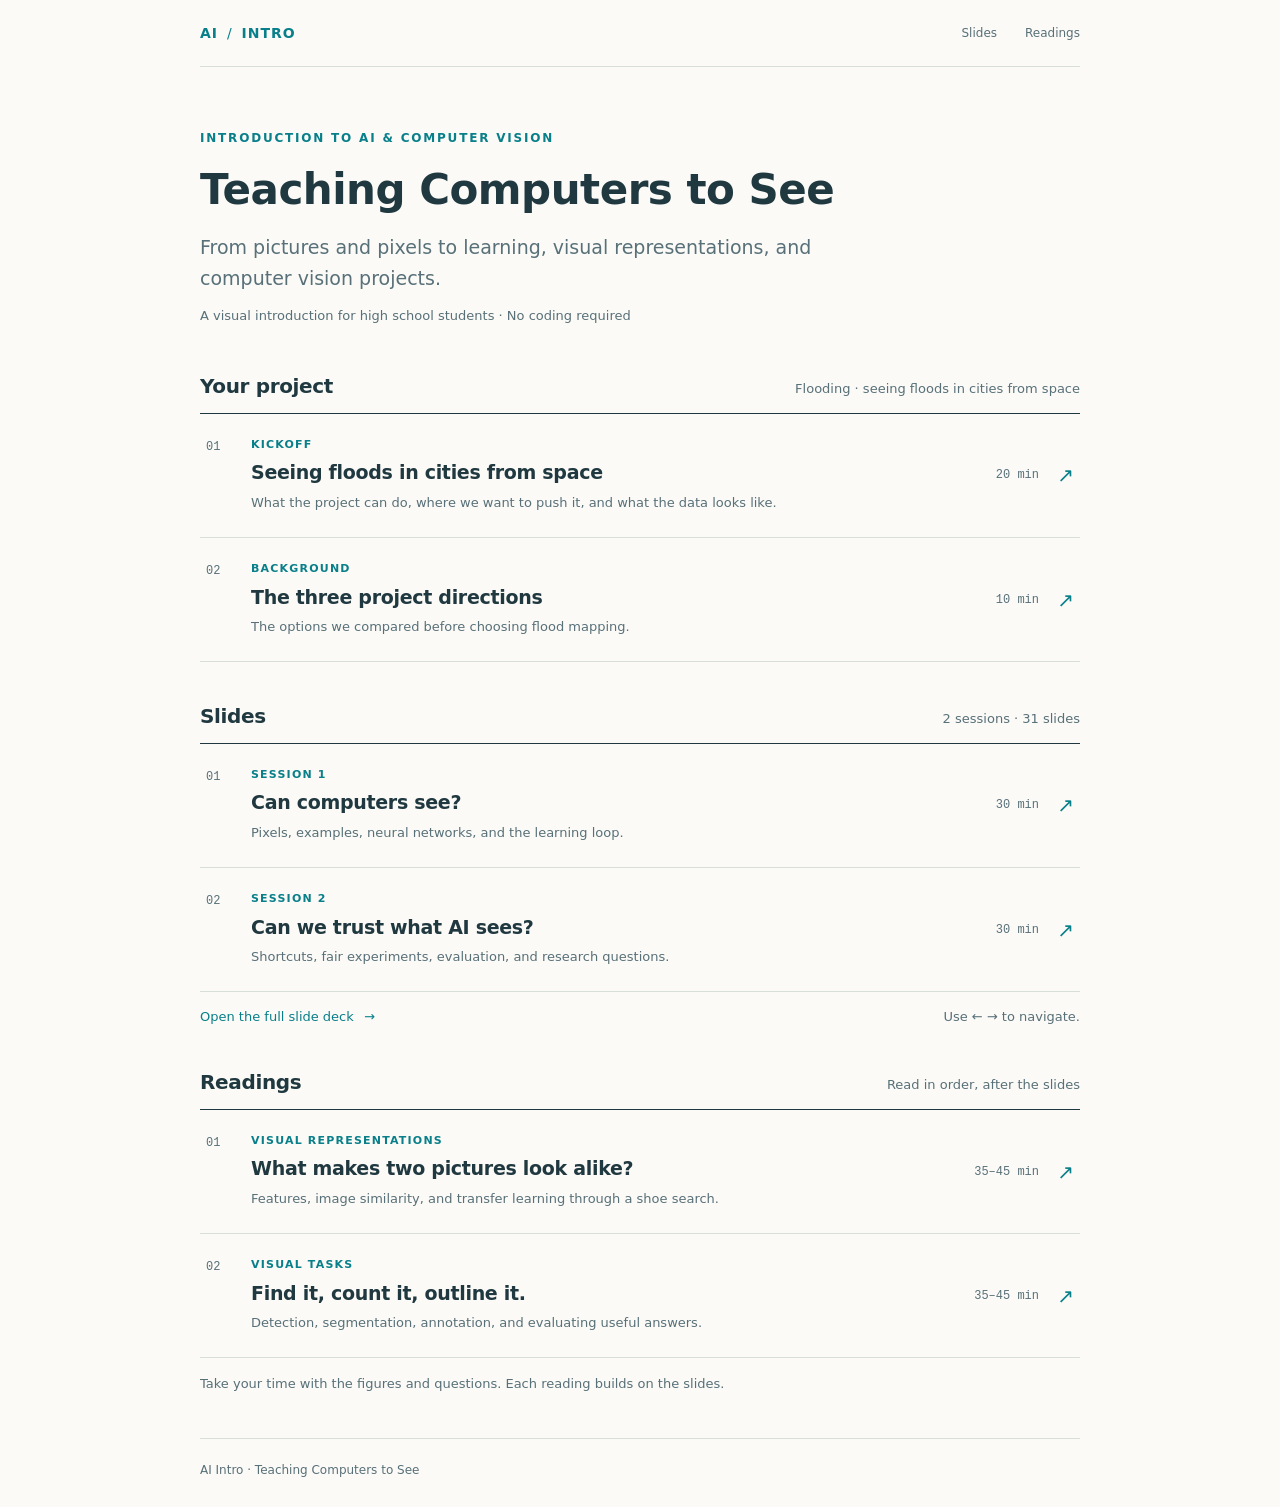
==== flooding/index.html @ aa48c6c5 "Import static course site" ====
<!doctype html>
<html lang="en">
<head>
  <meta charset="utf-8">
<meta name="robots" content="noindex, nofollow">
  <meta name="viewport" content="width=device-width, initial-scale=1">
  <meta name="description" content="Course materials for Teaching Computers to See: two introductory AI and computer vision slide sessions and two illustrated readings.">
  <meta name="theme-color" content="#f8f8f3">
  <title>Teaching Computers to See · AI Intro</title>
  <link rel="icon" type="image/svg+xml" href="assets/favicon.svg">
  <link rel="stylesheet" href="assets/home.css">
  <script>
    // Preserve previously shared links to slides at the site root.
    if (/^#s(?:[1-9]|[12]\d|3[01])$/.test(location.hash)) {
      location.replace('slides.html' + location.hash);
    }
  </script>
<style id="unified-tokens">
:root{--paper:#fbfaf7;--ink:#20383f;--muted:#587078;--teal:#087f89;--line:#d7dfd8;--orange:#ba5935;
--sans:"Inter","Segoe UI",system-ui,-apple-system,"Helvetica Neue",Arial,sans-serif;--serif:var(--sans);--mono:"SFMono-Regular",Consolas,"Liberation Mono",Menlo,monospace}
body{font-family:var(--sans);background:var(--paper);color:var(--ink)}
</style><style id="unified-home">
.site-header{height:auto;padding:16px 0}.brand{color:var(--teal);font-size:14px}.brand>span{color:var(--teal)}
.eyebrow{font:700 12px/1.6 var(--sans);letter-spacing:1.8px}
h1{font-weight:700;letter-spacing:-.5px}.description{font-size:19px;line-height:1.6}.course-note{font-size:13px}
.section-heading>span,.item-copy p,.section-note,.reading-note{font-size:13px}.item-label{font:700 11px/1.5 var(--sans);letter-spacing:1.2px}
h3{font-weight:700}.item-duration,.item-number{font-size:12px}footer{font-size:12px}
</style></head>
<body>
  <a class="skip-link" href="#main">Skip to content</a>
  <div class="page">
    <header class="site-header">
      <a class="brand" href="./" aria-label="AI Intro home">AI <span>/</span> INTRO</a>
      <nav aria-label="Main navigation"><a href="#slides">Slides</a><a href="#readings">Readings</a></nav>
    </header>

    <main id="main">
      <header class="intro">
        <p class="eyebrow">INTRODUCTION TO AI &amp; COMPUTER VISION</p>
        <h1>Teaching Computers to See</h1>
        <p class="description">From pictures and pixels to learning, visual representations, and computer vision projects.</p>
        <p class="course-note">A visual introduction for high school students · No coding required</p>
      </header>

      <section id="project" aria-labelledby="project-title">
        <div class="section-heading"><h2 id="project-title">Your project</h2><span>Flooding · seeing floods in cities from space</span></div>
        <a class="material-row" href="kickoff/">
          <span class="item-number" aria-hidden="true">01</span>
          <div class="item-copy"><span class="item-label">KICKOFF</span><h3>Seeing floods in cities from space</h3><p>What the project can do, where we want to push it, and what the data looks like.</p></div>
          <span class="item-duration">20 min</span><span class="item-arrow" aria-hidden="true">↗</span>
        </a>
        <a class="material-row" href="projects/">
          <span class="item-number" aria-hidden="true">02</span>
          <div class="item-copy"><span class="item-label">BACKGROUND</span><h3>The three project directions</h3><p>The options we compared before choosing flood mapping.</p></div>
          <span class="item-duration">10 min</span><span class="item-arrow" aria-hidden="true">↗</span>
        </a>
      </section>

      <section id="slides" aria-labelledby="slides-title">
        <div class="section-heading"><h2 id="slides-title">Slides</h2><span>2 sessions · 31 slides</span></div>
        <a class="material-row" href="slides.html#s1">
          <span class="item-number" aria-hidden="true">01</span>
          <div class="item-copy"><span class="item-label">SESSION 1</span><h3>Can computers see?</h3><p>Pixels, examples, neural networks, and the learning loop.</p></div>
          <span class="item-duration">30 min</span><span class="item-arrow" aria-hidden="true">↗</span>
        </a>
        <a class="material-row" href="slides.html#s16">
          <span class="item-number" aria-hidden="true">02</span>
          <div class="item-copy"><span class="item-label">SESSION 2</span><h3>Can we trust what AI sees?</h3><p>Shortcuts, fair experiments, evaluation, and research questions.</p></div>
          <span class="item-duration">30 min</span><span class="item-arrow" aria-hidden="true">↗</span>
        </a>
        <p class="section-note"><a href="slides.html">Open the full slide deck <span aria-hidden="true">→</span></a><span>Use ← → to navigate.</span></p>
      </section>

      <section id="readings" aria-labelledby="readings-title">
        <div class="section-heading"><h2 id="readings-title">Readings</h2><span>Read in order, after the slides</span></div>
        <a class="material-row" href="reading-01-visual-representations.html">
          <span class="item-number" aria-hidden="true">01</span>
          <div class="item-copy"><span class="item-label">VISUAL REPRESENTATIONS</span><h3>What makes two pictures look alike?</h3><p>Features, image similarity, and transfer learning through a shoe search.</p></div>
          <span class="item-duration">35–45 min</span><span class="item-arrow" aria-hidden="true">↗</span>
        </a>
        <a class="material-row" href="reading-02-visual-tasks.html">
          <span class="item-number" aria-hidden="true">02</span>
          <div class="item-copy"><span class="item-label">VISUAL TASKS</span><h3>Find it, count it, outline it.</h3><p>Detection, segmentation, annotation, and evaluating useful answers.</p></div>
          <span class="item-duration">35–45 min</span><span class="item-arrow" aria-hidden="true">↗</span>
        </a>
        <p class="reading-note">Take your time with the figures and questions. Each reading builds on the slides.</p>
      </section>
    </main>

    <footer><span>AI Intro · Teaching Computers to See</span></footer>
  </div>
</body>
</html>
---- flooding/assets/home.css ----
@charset "UTF-8";
:root{--paper:#f8f8f3;--ink:#182e3b;--muted:#587078;--teal:#087f89;--line:#d4dfd8;--mono:Consolas,"Courier New",monospace}
*{box-sizing:border-box}
html{scroll-behavior:smooth;scroll-padding-top:32px}
body{margin:0;background:var(--paper);color:var(--ink);font-family:Arial,Helvetica,sans-serif;-webkit-font-smoothing:antialiased}
a{color:inherit;text-decoration:none}
a:focus-visible{outline:3px solid #c96239;outline-offset:5px;border-radius:2px}
::selection{background:#cce7df;color:var(--ink)}
.page{width:min(880px,calc(100% - 80px));margin:auto}
.skip-link{position:absolute;left:20px;top:-100px;padding:12px;background:var(--ink);color:white;z-index:2}
.skip-link:focus{top:12px}
.site-header{height:90px;display:flex;align-items:center;justify-content:space-between;gap:24px;border-bottom:1px solid var(--line)}
.brand{font-size:15px;font-weight:700;letter-spacing:1px;white-space:nowrap}
.brand>span{color:var(--teal);margin-inline:3px;font-weight:400}
nav{display:flex;align-items:center;gap:28px;font-size:12px}
nav a{padding-block:10px;color:var(--muted)}
nav a:hover,footer a:hover{color:var(--teal)}
nav span,footer a span{margin-left:4px}
.intro{padding:62px 0 47px}
.eyebrow{font:10px/1.6 var(--mono);letter-spacing:1.3px;color:var(--teal);margin:0 0 18px}
h1{font-size:42px;letter-spacing:-1.6px;line-height:1.15;margin:0 0 18px;font-weight:600}
.description{font-size:15px;line-height:1.8;color:var(--muted);max-width:640px;margin:0 0 12px}
.course-note{font-size:11px;line-height:1.7;color:var(--muted);margin:0}
section{margin-bottom:42px}
.section-heading{display:flex;align-items:baseline;justify-content:space-between;gap:20px;padding-bottom:14px;border-bottom:1px solid var(--ink)}
h2{font-size:20px;font-weight:600;letter-spacing:-.35px;margin:0}
.section-heading>span{font-size:11px;line-height:1.5;color:var(--muted)}
.material-row{display:grid;grid-template-columns:28px minmax(0,1fr) 76px 18px;gap:17px;align-items:center;padding:23px 6px;border-bottom:1px solid var(--line);transition:background .15s}
.material-row:hover{background:#eaf0e7}
.item-number{font:11px var(--mono);color:var(--muted);align-self:start;padding-top:3px}
.item-label{font:9px/1.5 var(--mono);letter-spacing:1px;color:var(--teal);display:block;margin-bottom:7px}
h3{font-size:19px;font-weight:500;line-height:1.35;letter-spacing:-.3px;margin:0 0 6px}
.material-row:hover h3{color:var(--teal)}
.item-copy p{font-size:12px;line-height:1.7;color:var(--muted);margin:0}
.item-duration{font:10px var(--mono);color:var(--muted);text-align:right;white-space:nowrap}
.item-arrow{font-size:20px;color:var(--teal);text-align:right}
.section-note{display:flex;justify-content:space-between;align-items:center;gap:15px;margin:14px 0 0;font-size:11px;line-height:1.7;color:var(--muted)}
.section-note a{color:var(--teal)}
.section-note a:hover{text-decoration:underline;text-underline-offset:4px}
.section-note a span{margin-left:6px}
.reading-note{font-size:11px;line-height:1.8;color:var(--muted);margin:14px 0 0}
footer{display:flex;justify-content:space-between;gap:22px;align-items:center;border-top:1px solid var(--line);padding:24px 0 30px;font-size:10px;color:var(--muted)}
@media(max-width:700px){.page{width:calc(100% - 48px)}.intro{padding-top:44px}h1{font-size:36px;max-width:540px}.material-row{grid-template-columns:23px minmax(0,1fr) 65px 16px;gap:12px}.item-copy p{font-size:11px}h3{font-size:18px}}
@media(max-width:480px){.page{width:calc(100% - 36px)}.site-header{height:72px;gap:15px}.brand{font-size:13px;letter-spacing:.5px}nav{gap:17px;font-size:11px}.intro{padding:36px 0}.eyebrow{font-size:8px;letter-spacing:.8px;margin-bottom:15px}h1{font-size:34px;letter-spacing:-1.2px;max-width:300px}.description{font-size:13px;line-height:1.8}.course-note{font-size:10px;max-width:285px}section{margin-bottom:33px}.section-heading{gap:12px}.section-heading>span{font-size:9px;text-align:right}h2{font-size:19px}.material-row{grid-template-columns:20px minmax(0,1fr) 16px;gap:10px;padding:20px 2px}.item-copy{grid-column:2;grid-row:1}.item-number{grid-column:1;grid-row:1;font-size:10px}.item-arrow{grid-column:3;grid-row:1;align-self:start;margin-top:19px;font-size:19px}.item-duration{grid-column:2;grid-row:2;text-align:left;font-size:9px;margin-top:-3px}.item-label{font-size:8px;letter-spacing:.7px}h3{font-size:18px;line-height:1.4}.item-copy p{font-size:11px}.section-note{font-size:10px;flex-wrap:wrap;gap:5px 14px}.reading-note{font-size:10px}footer{align-items:flex-start;font-size:9px;gap:15px}footer>a{white-space:nowrap}}
@media(prefers-reduced-motion:reduce){html{scroll-behavior:auto}.material-row{transition:none}}
@media print{.page{width:100%}.site-header nav,.skip-link{display:none}.intro{padding-top:30px}section{break-inside:avoid}.material-row:hover{background:none}}
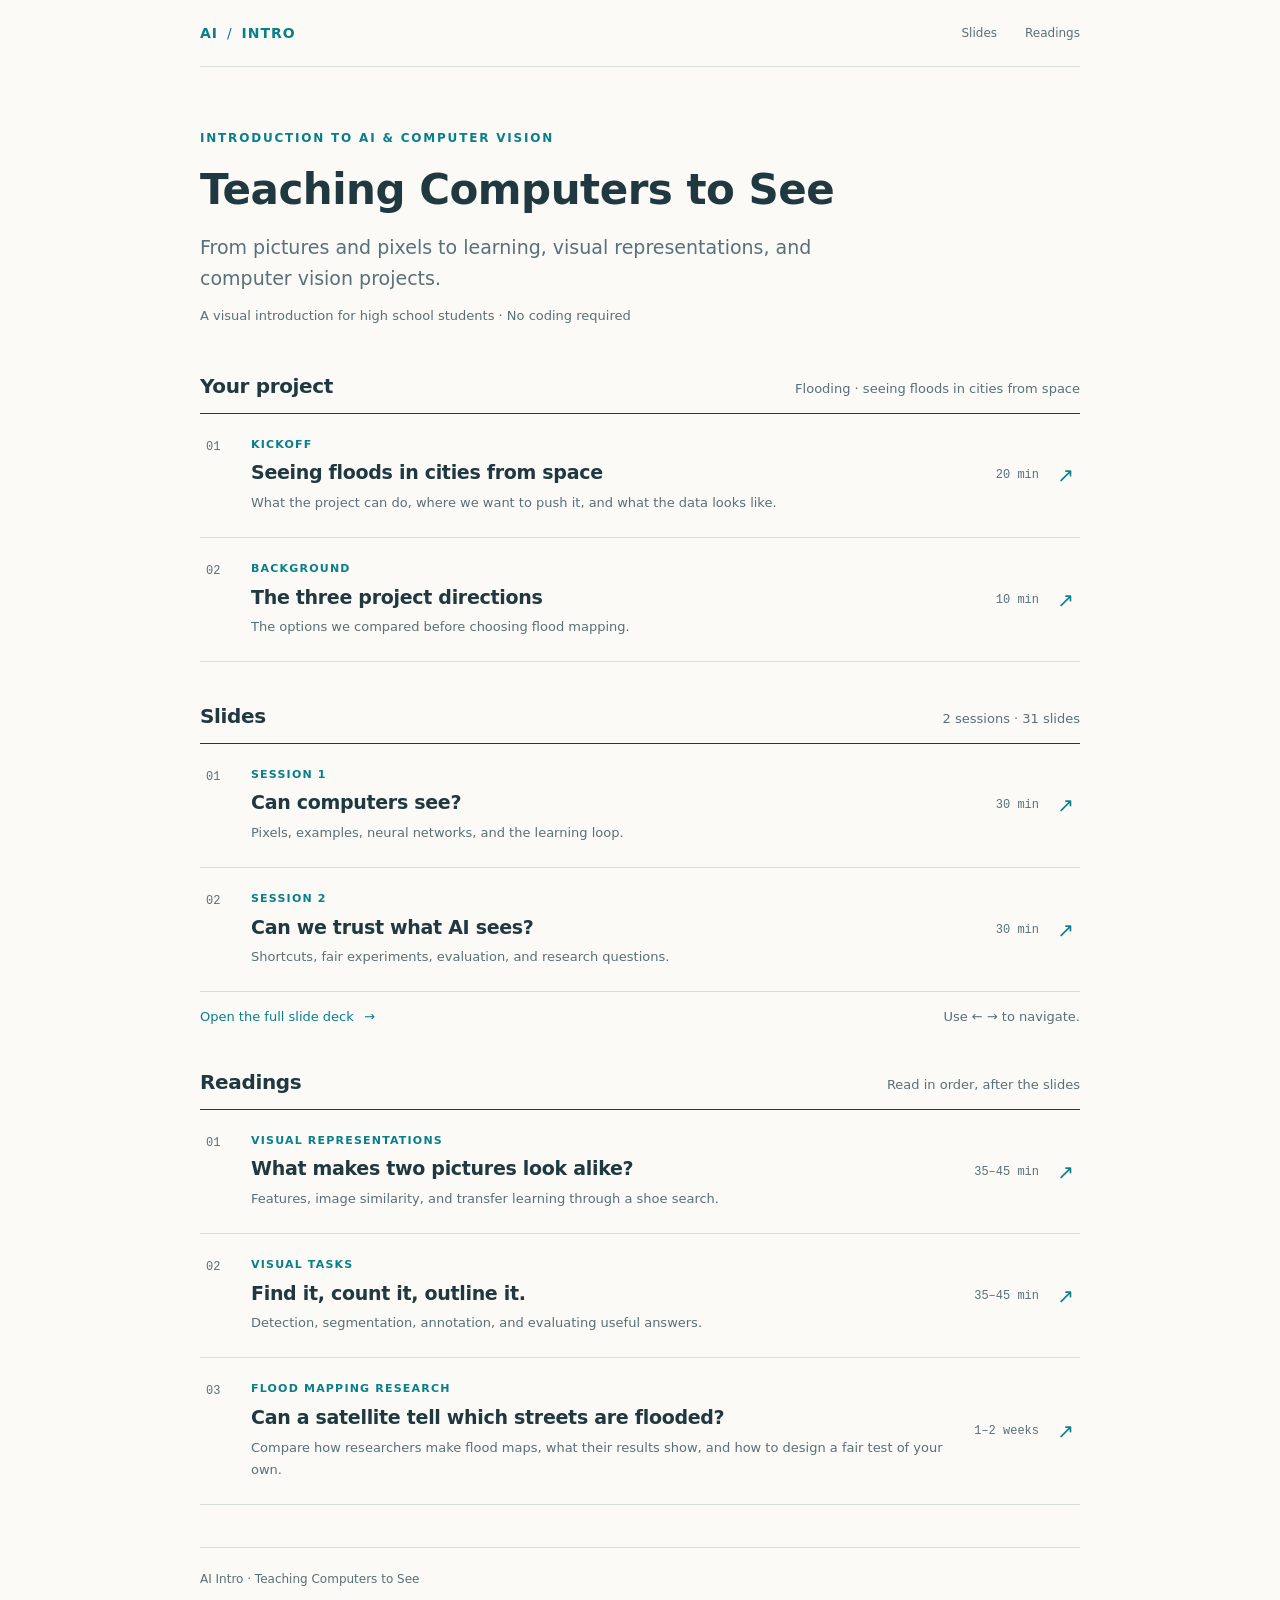
==== commit 61928703: "Add a guided urban flood research reading" ====
--- a/flooding/index.html
+++ b/flooding/index.html
@@ -4,28 +4,18 @@
   <meta charset="utf-8">
 <meta name="robots" content="noindex, nofollow">
   <meta name="viewport" content="width=device-width, initial-scale=1">
-  <meta name="description" content="Course materials for Teaching Computers to See: two introductory AI and computer vision slide sessions and two illustrated readings.">
+  <meta name="description" content="Course materials for Teaching Computers to See, including computer vision lessons and a guided research reading on mapping urban floods.">
   <meta name="theme-color" content="#f8f8f3">
   <title>Teaching Computers to See · AI Intro</title>
   <link rel="icon" type="image/svg+xml" href="assets/favicon.svg">
-  <link rel="stylesheet" href="assets/home.css">
+  <link rel="stylesheet" href="../assets/course-home.css">
   <script>
     // Preserve previously shared links to slides at the site root.
     if (/^#s(?:[1-9]|[12]\d|3[01])$/.test(location.hash)) {
       location.replace('slides.html' + location.hash);
     }
   </script>
-<style id="unified-tokens">
-:root{--paper:#fbfaf7;--ink:#20383f;--muted:#587078;--teal:#087f89;--line:#d7dfd8;--orange:#ba5935;
---sans:"Inter","Segoe UI",system-ui,-apple-system,"Helvetica Neue",Arial,sans-serif;--serif:var(--sans);--mono:"SFMono-Regular",Consolas,"Liberation Mono",Menlo,monospace}
-body{font-family:var(--sans);background:var(--paper);color:var(--ink)}
-</style><style id="unified-home">
-.site-header{height:auto;padding:16px 0}.brand{color:var(--teal);font-size:14px}.brand>span{color:var(--teal)}
-.eyebrow{font:700 12px/1.6 var(--sans);letter-spacing:1.8px}
-h1{font-weight:700;letter-spacing:-.5px}.description{font-size:19px;line-height:1.6}.course-note{font-size:13px}
-.section-heading>span,.item-copy p,.section-note,.reading-note{font-size:13px}.item-label{font:700 11px/1.5 var(--sans);letter-spacing:1.2px}
-h3{font-weight:700}.item-duration,.item-number{font-size:12px}footer{font-size:12px}
-</style></head>
+</head>
 <body>
   <a class="skip-link" href="#main">Skip to content</a>
   <div class="page">
@@ -83,7 +73,11 @@
           <div class="item-copy"><span class="item-label">VISUAL TASKS</span><h3>Find it, count it, outline it.</h3><p>Detection, segmentation, annotation, and evaluating useful answers.</p></div>
           <span class="item-duration">35–45 min</span><span class="item-arrow" aria-hidden="true">↗</span>
         </a>
-        <p class="reading-note">Take your time with the figures and questions. Each reading builds on the slides.</p>
+        <a class="material-row" href="reading-03-urban-flood-mapping.html">
+          <span class="item-number" aria-hidden="true">03</span>
+          <div class="item-copy"><span class="item-label">FLOOD MAPPING RESEARCH</span><h3>Can a satellite tell which streets are flooded?</h3><p>Compare how researchers make flood maps, what their results show, and how to design a fair test of your own.</p></div>
+          <span class="item-duration">1–2 weeks</span><span class="item-arrow" aria-hidden="true">↗</span>
+        </a>
       </section>
     </main>
 
--- a/assets/course-home.css
+++ b/assets/course-home.css
@@ -0,0 +1,60 @@
+@charset "UTF-8";
+:root{--paper:#f8f8f3;--ink:#182e3b;--muted:#587078;--teal:#087f89;--line:#d4dfd8;--mono:Consolas,"Courier New",monospace}
+*{box-sizing:border-box}
+html{scroll-behavior:smooth;scroll-padding-top:32px}
+body{margin:0;background:var(--paper);color:var(--ink);font-family:Arial,Helvetica,sans-serif;-webkit-font-smoothing:antialiased}
+a{color:inherit;text-decoration:none}
+a:focus-visible{outline:3px solid #c96239;outline-offset:5px;border-radius:2px}
+::selection{background:#cce7df;color:var(--ink)}
+.page{width:min(880px,calc(100% - 80px));margin:auto}
+.skip-link{position:absolute;left:20px;top:-100px;padding:12px;background:var(--ink);color:white;z-index:2}
+.skip-link:focus{top:12px}
+.site-header{height:90px;display:flex;align-items:center;justify-content:space-between;gap:24px;border-bottom:1px solid var(--line)}
+.brand{font-size:15px;font-weight:700;letter-spacing:1px;white-space:nowrap}
+.brand>span{color:var(--teal);margin-inline:3px;font-weight:400}
+nav{display:flex;align-items:center;gap:28px;font-size:12px}
+nav a{padding-block:10px;color:var(--muted)}
+nav a:hover,footer a:hover{color:var(--teal)}
+nav span,footer a span{margin-left:4px}
+.intro{padding:62px 0 47px}
+.eyebrow{font:10px/1.6 var(--mono);letter-spacing:1.3px;color:var(--teal);margin:0 0 18px}
+h1{font-size:42px;letter-spacing:-1.6px;line-height:1.15;margin:0 0 18px;font-weight:600}
+.description{font-size:15px;line-height:1.8;color:var(--muted);max-width:640px;margin:0 0 12px}
+.course-note{font-size:11px;line-height:1.7;color:var(--muted);margin:0}
+section{margin-bottom:42px}
+.section-heading{display:flex;align-items:baseline;justify-content:space-between;gap:20px;padding-bottom:14px;border-bottom:1px solid var(--ink)}
+h2{font-size:20px;font-weight:600;letter-spacing:-.35px;margin:0}
+.section-heading>span{font-size:11px;line-height:1.5;color:var(--muted)}
+.material-row{display:grid;grid-template-columns:28px minmax(0,1fr) 76px 18px;gap:17px;align-items:center;padding:23px 6px;border-bottom:1px solid var(--line);transition:background .15s}
+.material-row:hover{background:#eaf0e7}
+.item-number{font:11px var(--mono);color:var(--muted);align-self:start;padding-top:3px}
+.item-label{font:9px/1.5 var(--mono);letter-spacing:1px;color:var(--teal);display:block;margin-bottom:7px}
+h3{font-size:19px;font-weight:500;line-height:1.35;letter-spacing:-.3px;margin:0 0 6px}
+.material-row:hover h3{color:var(--teal)}
+.item-copy p{font-size:12px;line-height:1.7;color:var(--muted);margin:0}
+.item-duration{font:10px var(--mono);color:var(--muted);text-align:right;white-space:nowrap}
+.item-arrow{font-size:20px;color:var(--teal);text-align:right}
+.section-note{display:flex;justify-content:space-between;align-items:center;gap:15px;margin:14px 0 0;font-size:11px;line-height:1.7;color:var(--muted)}
+.section-note a{color:var(--teal)}
+.section-note a:hover{text-decoration:underline;text-underline-offset:4px}
+.section-note a span{margin-left:6px}
+.reading-note{font-size:11px;line-height:1.8;color:var(--muted);margin:14px 0 0}
+footer{display:flex;justify-content:space-between;gap:22px;align-items:center;border-top:1px solid var(--line);padding:24px 0 30px;font-size:10px;color:var(--muted)}
+@media(max-width:700px){.page{width:calc(100% - 48px)}.intro{padding-top:44px}h1{font-size:36px;max-width:540px}.material-row{grid-template-columns:23px minmax(0,1fr) 65px 16px;gap:12px}.item-copy p{font-size:11px}h3{font-size:18px}}
+@media(max-width:480px){.page{width:calc(100% - 36px)}.site-header{height:72px;gap:15px}.brand{font-size:13px;letter-spacing:.5px}nav{gap:17px;font-size:11px}.intro{padding:36px 0}.eyebrow{font-size:8px;letter-spacing:.8px;margin-bottom:15px}h1{font-size:34px;letter-spacing:-1.2px;max-width:300px}.description{font-size:13px;line-height:1.8}.course-note{font-size:10px;max-width:285px}section{margin-bottom:33px}.section-heading{gap:12px}.section-heading>span{font-size:9px;text-align:right}h2{font-size:19px}.material-row{grid-template-columns:20px minmax(0,1fr) 16px;gap:10px;padding:20px 2px}.item-copy{grid-column:2;grid-row:1}.item-number{grid-column:1;grid-row:1;font-size:10px}.item-arrow{grid-column:3;grid-row:1;align-self:start;margin-top:19px;font-size:19px}.item-duration{grid-column:2;grid-row:2;text-align:left;font-size:9px;margin-top:-3px}.item-label{font-size:8px;letter-spacing:.7px}h3{font-size:18px;line-height:1.4}.item-copy p{font-size:11px}.section-note{font-size:10px;flex-wrap:wrap;gap:5px 14px}.reading-note{font-size:10px}footer{align-items:flex-start;font-size:9px;gap:15px}footer>a{white-space:nowrap}}
+@media(prefers-reduced-motion:reduce){html{scroll-behavior:auto}.material-row{transition:none}}
+@media print{.page{width:100%}.site-header nav,.skip-link{display:none}.intro{padding-top:30px}section{break-inside:avoid}.material-row:hover{background:none}}
+
+:root{--paper:#fbfaf7;--ink:#20383f;--muted:#587078;--teal:#087f89;--line:#d7dfd8;--orange:#ba5935;
+--sans:"Inter","Segoe UI",system-ui,-apple-system,"Helvetica Neue",Arial,sans-serif;--serif:var(--sans);--mono:"SFMono-Regular",Consolas,"Liberation Mono",Menlo,monospace}
+body{font-family:var(--sans);background:var(--paper);color:var(--ink)}
+
+.site-header{height:auto;padding:16px 0}.brand{color:var(--teal);font-size:14px}.brand>span{color:var(--teal)}
+.eyebrow{font:700 12px/1.6 var(--sans);letter-spacing:1.8px}
+h1{font-weight:700;letter-spacing:-.5px}.description{font-size:19px;line-height:1.6}.course-note{font-size:13px}
+.section-heading>span,.item-copy p,.section-note,.reading-note{font-size:13px}.item-label{font:700 11px/1.5 var(--sans);letter-spacing:1.2px}
+h3{font-weight:700}.item-duration,.item-number{font-size:12px}footer{font-size:12px}
+
+.material-row-short{grid-template-columns:28px minmax(0,1fr) 18px}
+@media(max-width:700px){.material-row-short{grid-template-columns:23px minmax(0,1fr) 16px}}
+@media(max-width:480px){.material-row-short{grid-template-columns:20px minmax(0,1fr) 16px}}
